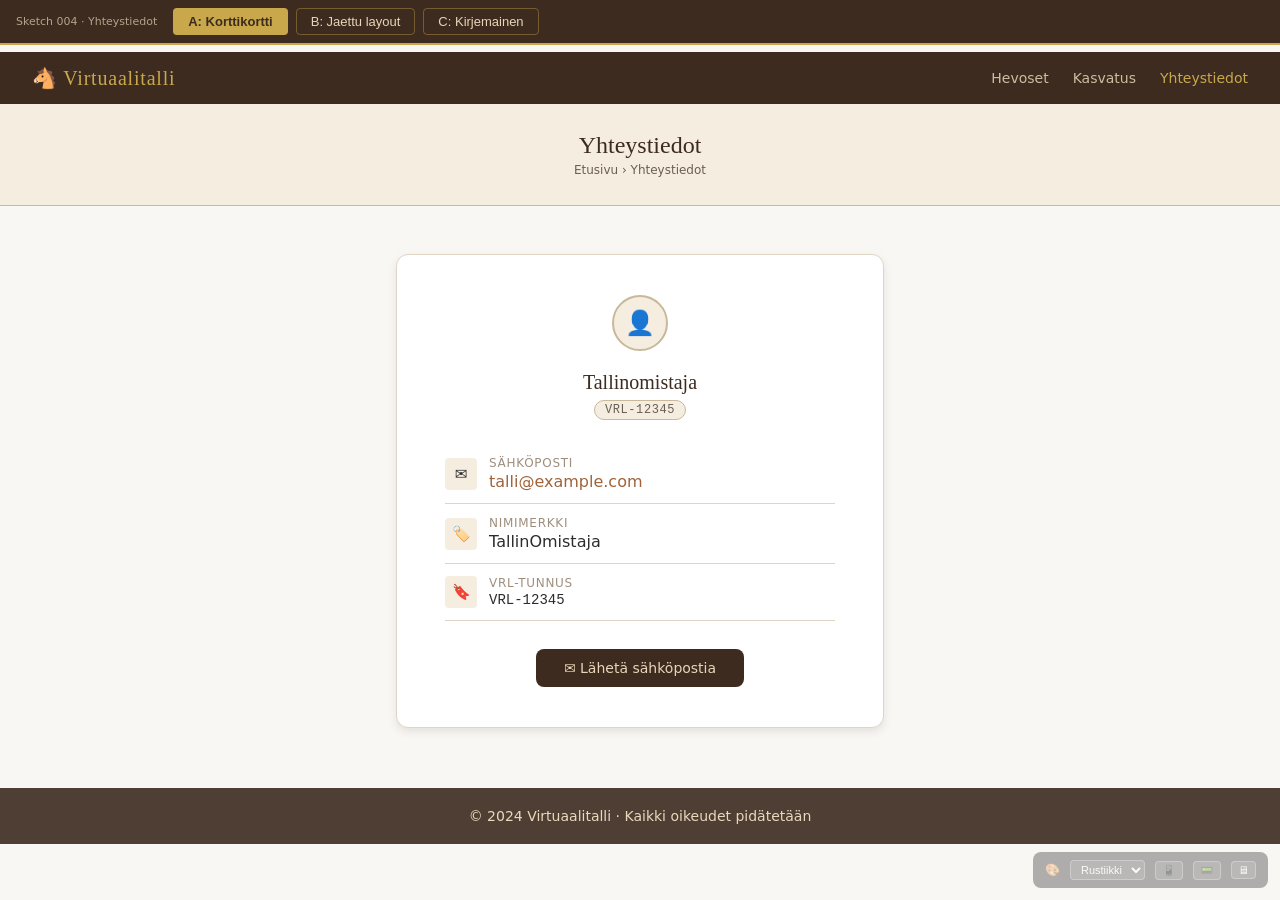
==== .planning/sketches/004-yhteystiedot/index.html @ 9532ae7f "docs(sketch-004): yhteystiedot — kolme varianttia kortista kirjemaiseen" ====
<!DOCTYPE html>
<html lang="fi">
<head>
<meta charset="UTF-8">
<meta name="viewport" content="width=device-width, initial-scale=1.0">
<title>Sketch 004 — Yhteystiedot-sivu</title>
<link rel="stylesheet" href="../themes/default.css">
<style>
  *, *::before, *::after { box-sizing: border-box; margin: 0; padding: 0; }
  body {
    font-family: var(--font-sans);
    background: var(--color-bg);
    color: var(--color-text);
    padding-top: 52px;
  }

  /* ── Variant nav ─────────────────────────────── */
  #variant-nav {
    position: fixed; top: 0; left: 0; right: 0; z-index: 9998;
    background: var(--color-primary);
    border-bottom: 2px solid var(--color-gold);
    padding: 8px 16px;
    display: flex; gap: 8px; align-items: center;
    font-family: var(--font-sans); font-size: 13px;
  }
  #variant-nav span {
    color: var(--color-cream); font-size: 11px; opacity: 0.7; margin-right: 8px;
    white-space: nowrap;
  }
  .variant-tab {
    background: transparent;
    border: 1px solid rgba(201,168,76,0.4);
    color: var(--color-cream);
    padding: 5px 14px;
    border-radius: var(--radius-sm);
    cursor: pointer;
    font-size: 13px;
    transition: all 0.15s ease;
  }
  .variant-tab:hover { background: rgba(255,255,255,0.15); }
  .variant-tab.active { background: var(--color-gold); color: var(--color-primary); font-weight: 600; }

  .variant { display: none; }
  .variant.active { display: block; }

  /* ── Shared header/nav mock ──────────────────── */
  .site-header {
    background: var(--color-primary);
    padding: 14px 32px;
    display: flex; align-items: center; justify-content: space-between;
  }
  .site-logo {
    font-family: var(--font-serif);
    color: var(--color-gold);
    font-size: var(--text-xl);
    letter-spacing: 0.04em;
  }
  .site-nav { display: flex; gap: 24px; }
  .site-nav a {
    color: var(--color-cream);
    text-decoration: none;
    font-size: var(--text-sm);
    opacity: 0.85;
    transition: opacity 0.15s;
  }
  .site-nav a:hover { opacity: 1; }
  .site-nav a.active { color: var(--color-gold); opacity: 1; }

  /* ── Page title band ─────────────────────────── */
  .page-title-band {
    background: var(--color-surface-accent);
    border-bottom: 1px solid var(--color-border-warm);
    padding: 28px 32px;
    text-align: center;
  }
  .page-title-band h1 {
    font-family: var(--font-serif);
    font-size: var(--text-2xl);
    color: var(--color-primary);
    font-weight: normal;
  }
  .page-title-band .breadcrumb {
    font-size: var(--text-xs);
    color: var(--color-text-muted);
    margin-top: 4px;
  }

  /* ── Shared footer mock ──────────────────────── */
  .site-footer {
    background: var(--color-primary);
    color: var(--color-cream);
    text-align: center;
    padding: 20px;
    font-size: var(--text-sm);
    opacity: 0.9;
    margin-top: 60px;
  }

  /* ════════════════════════════════════════════════
     VARIANT A — Korttikortti (centered, clean)
  ════════════════════════════════════════════════ */
  .a-main {
    max-width: 520px;
    margin: 48px auto;
    padding: 0 16px;
  }
  .a-card {
    background: var(--color-surface);
    border: 1px solid var(--color-border);
    border-radius: var(--radius-lg);
    box-shadow: var(--shadow-md);
    padding: 40px 48px;
    text-align: center;
  }
  .a-icon {
    width: 56px; height: 56px;
    background: var(--color-surface-accent);
    border: 2px solid var(--color-border-warm);
    border-radius: 50%;
    display: flex; align-items: center; justify-content: center;
    margin: 0 auto 20px;
    font-size: 24px;
  }
  .a-card h2 {
    font-family: var(--font-serif);
    font-size: var(--text-xl);
    color: var(--color-primary);
    font-weight: normal;
    margin-bottom: 4px;
  }
  .a-card .vrl-badge {
    display: inline-block;
    background: var(--color-parchment);
    border: 1px solid var(--color-border-warm);
    color: var(--color-text-muted);
    font-size: var(--text-xs);
    padding: 2px 10px;
    border-radius: var(--radius-full);
    margin-bottom: 24px;
    font-family: var(--font-mono);
    letter-spacing: 0.05em;
  }
  .a-divider {
    border: none;
    border-top: 1px solid var(--color-border);
    margin: 24px 0;
  }
  .a-contact-row {
    display: flex; align-items: center; gap: 12px;
    padding: 12px 0;
    border-bottom: 1px solid var(--color-border);
    text-align: left;
  }
  .a-contact-row:last-child { border-bottom: none; }
  .a-contact-icon {
    width: 32px; height: 32px;
    background: var(--color-surface-accent);
    border-radius: var(--radius-sm);
    display: flex; align-items: center; justify-content: center;
    font-size: 15px;
    flex-shrink: 0;
  }
  .a-contact-label {
    font-size: var(--text-xs);
    color: var(--color-text-light);
    text-transform: uppercase;
    letter-spacing: 0.06em;
    margin-bottom: 2px;
  }
  .a-contact-value {
    font-size: var(--text-base);
    color: var(--color-text);
  }
  .a-contact-value a {
    color: var(--color-accent);
    text-decoration: none;
    font-weight: 500;
  }
  .a-contact-value a:hover { text-decoration: underline; }
  .a-cta {
    margin-top: 28px;
  }
  .a-btn {
    display: inline-block;
    background: var(--color-primary);
    color: var(--color-cream);
    padding: 11px 28px;
    border-radius: var(--radius-md);
    text-decoration: none;
    font-size: var(--text-sm);
    font-weight: 500;
    transition: background 0.15s;
    border: none; cursor: pointer;
  }
  .a-btn:hover { background: var(--color-primary-hover); }

  /* ════════════════════════════════════════════════
     VARIANT B — Jaettu layout (esittely + tiedot)
  ════════════════════════════════════════════════ */
  .b-main {
    max-width: 860px;
    margin: 48px auto;
    padding: 0 24px;
    display: grid;
    grid-template-columns: 1fr 1fr;
    gap: 40px;
  }
  @media (max-width: 640px) { .b-main { grid-template-columns: 1fr; } }

  .b-intro {
    background: var(--color-surface-warm);
    border: 1px solid var(--color-border-warm);
    border-radius: var(--radius-lg);
    padding: 36px 32px;
    display: flex; flex-direction: column; justify-content: center;
  }
  .b-intro .greeting {
    font-family: var(--font-serif);
    font-size: var(--text-2xl);
    color: var(--color-primary);
    font-weight: normal;
    margin-bottom: 16px;
  }
  .b-intro p {
    font-size: var(--text-base);
    color: var(--color-text-muted);
    line-height: 1.7;
    margin-bottom: 20px;
  }
  .b-intro .nimi-badge {
    display: inline-flex; align-items: center; gap: 8px;
    background: var(--color-primary);
    color: var(--color-cream);
    padding: 6px 16px;
    border-radius: var(--radius-full);
    font-size: var(--text-sm);
    width: fit-content;
  }
  .b-intro .nimi-badge span { font-family: var(--font-mono); font-size: var(--text-xs); color: var(--color-gold); }

  .b-tiedot {
    background: var(--color-surface);
    border: 1px solid var(--color-border);
    border-radius: var(--radius-lg);
    box-shadow: var(--shadow-md);
    padding: 36px 32px;
  }
  .b-tiedot h2 {
    font-family: var(--font-serif);
    font-size: var(--text-xl);
    color: var(--color-primary);
    font-weight: normal;
    margin-bottom: 24px;
    padding-bottom: 12px;
    border-bottom: 2px solid var(--color-gold);
    display: inline-block;
  }
  .b-field { margin-bottom: 20px; }
  .b-label {
    font-size: var(--text-xs);
    text-transform: uppercase;
    letter-spacing: 0.08em;
    color: var(--color-text-light);
    margin-bottom: 4px;
  }
  .b-value {
    font-size: var(--text-base);
    color: var(--color-text);
  }
  .b-value a {
    color: var(--color-accent);
    text-decoration: none;
    font-weight: 500;
    font-size: var(--text-lg);
  }
  .b-value a:hover { text-decoration: underline; }
  .b-value .vrl {
    font-family: var(--font-mono);
    font-size: var(--text-sm);
    background: var(--color-parchment);
    padding: 2px 8px;
    border-radius: var(--radius-sm);
    border: 1px solid var(--color-border-warm);
    color: var(--color-text-muted);
  }
  .b-note {
    margin-top: 24px;
    padding: 12px 16px;
    background: var(--color-surface-accent);
    border-left: 3px solid var(--color-gold);
    border-radius: 0 var(--radius-sm) var(--radius-sm) 0;
    font-size: var(--text-sm);
    color: var(--color-text-muted);
    font-style: italic;
  }

  /* ════════════════════════════════════════════════
     VARIANT C — Kirjemainen (rento, henkilökohtainen)
  ════════════════════════════════════════════════ */
  .c-main {
    max-width: 640px;
    margin: 48px auto;
    padding: 0 24px;
  }
  .c-letter {
    background: var(--color-surface);
    border: 1px solid var(--color-border-warm);
    border-radius: var(--radius-lg);
    box-shadow: var(--shadow-lg);
    overflow: hidden;
  }
  .c-letter-header {
    background: linear-gradient(135deg, var(--color-primary) 0%, #5a4030 100%);
    padding: 32px 40px 24px;
    position: relative;
  }
  .c-letter-header::after {
    content: '🐴';
    position: absolute;
    right: 32px; top: 50%;
    transform: translateY(-50%);
    font-size: 48px;
    opacity: 0.25;
  }
  .c-letter-header h2 {
    font-family: var(--font-serif);
    color: var(--color-gold);
    font-size: var(--text-2xl);
    font-weight: normal;
    margin-bottom: 6px;
  }
  .c-letter-header .c-sub {
    color: var(--color-cream);
    font-size: var(--text-sm);
    opacity: 0.8;
  }
  .c-letter-body {
    padding: 36px 40px;
  }
  .c-letter-body .intro-text {
    font-size: var(--text-base);
    color: var(--color-text-muted);
    line-height: 1.8;
    font-style: italic;
    margin-bottom: 32px;
    padding-bottom: 24px;
    border-bottom: 1px dashed var(--color-border-warm);
  }
  .c-contact-block {
    margin-bottom: 20px;
    display: flex; align-items: flex-start; gap: 14px;
  }
  .c-contact-emoji {
    font-size: 22px;
    margin-top: 2px;
    flex-shrink: 0;
  }
  .c-contact-info {}
  .c-contact-info .c-label {
    font-size: var(--text-xs);
    text-transform: uppercase;
    letter-spacing: 0.07em;
    color: var(--color-text-light);
    margin-bottom: 2px;
  }
  .c-contact-info .c-val {
    font-size: var(--text-lg);
    color: var(--color-text);
  }
  .c-contact-info .c-val a {
    color: var(--color-accent);
    text-decoration: none;
    font-weight: 600;
  }
  .c-contact-info .c-val a:hover { text-decoration: underline; }
  .c-contact-info .c-val .mono {
    font-family: var(--font-mono);
    font-size: var(--text-base);
    background: var(--color-parchment);
    padding: 2px 8px;
    border-radius: var(--radius-sm);
    border: 1px solid var(--color-border-warm);
  }
  .c-letter-footer {
    background: var(--color-surface-accent);
    border-top: 1px solid var(--color-border);
    padding: 20px 40px;
    font-family: var(--font-serif);
    color: var(--color-text-muted);
    font-style: italic;
    font-size: var(--text-sm);
    text-align: right;
  }
  .c-email-btn {
    display: block;
    background: var(--color-primary);
    color: var(--color-cream) !important;
    text-align: center;
    padding: 14px 24px;
    border-radius: var(--radius-md);
    text-decoration: none !important;
    font-size: var(--text-base);
    font-weight: 600;
    margin-top: 28px;
    transition: background 0.15s;
    font-style: normal;
  }
  .c-email-btn:hover { background: var(--color-primary-hover) !important; }

  /* ── Sketch toolbar ──────────────────────────── */
  #sketch-tools {
    position: fixed; bottom: 12px; right: 12px; z-index: 9999;
    font-family: system-ui; font-size: 12px;
    background: rgba(0,0,0,0.75); color: white;
    padding: 8px 12px; border-radius: 8px;
    opacity: 0.4; transition: opacity 0.2s;
    display: flex; gap: 10px; align-items: center;
  }
  #sketch-tools:hover { opacity: 1; }
  #sketch-tools select, #sketch-tools button {
    background: rgba(255,255,255,0.15); border: 1px solid rgba(255,255,255,0.3);
    color: white; border-radius: 4px; padding: 2px 6px; font-size: 11px; cursor: pointer;
  }
  #sketch-tools button:hover { background: rgba(255,255,255,0.25); }
  #viewport-wrap { max-width: 100%; margin: 0 auto; transition: max-width 0.2s; }
</style>
</head>
<body>

<!-- ── Variant navigation ── -->
<div id="variant-nav">
  <span>Sketch 004 · Yhteystiedot</span>
  <button class="variant-tab active" onclick="showVariant('a', this)">A: Korttikortti</button>
  <button class="variant-tab" onclick="showVariant('b', this)">B: Jaettu layout</button>
  <button class="variant-tab" onclick="showVariant('c', this)">C: Kirjemainen</button>
</div>

<div id="viewport-wrap">

<!-- ════════════════════ VARIANT A — Korttikortti ════════════════════ -->
<div id="variant-a" class="variant active">
  <header class="site-header">
    <div class="site-logo">🐴 Virtuaalitalli</div>
    <nav class="site-nav">
      <a href="#">Hevoset</a>
      <a href="#">Kasvatus</a>
      <a class="active" href="#">Yhteystiedot</a>
    </nav>
  </header>

  <div class="page-title-band">
    <h1>Yhteystiedot</h1>
    <div class="breadcrumb">Etusivu › Yhteystiedot</div>
  </div>

  <main class="a-main">
    <div class="a-card">
      <div class="a-icon">👤</div>
      <h2>Tallinomistaja</h2>
      <div class="vrl-badge">VRL-12345</div>

      <div class="a-contact-row">
        <div class="a-contact-icon">✉️</div>
        <div>
          <div class="a-contact-label">Sähköposti</div>
          <div class="a-contact-value"><a href="mailto:talli@example.com">talli@example.com</a></div>
        </div>
      </div>
      <div class="a-contact-row">
        <div class="a-contact-icon">🏷️</div>
        <div>
          <div class="a-contact-label">Nimimerkki</div>
          <div class="a-contact-value">TallinOmistaja</div>
        </div>
      </div>
      <div class="a-contact-row">
        <div class="a-contact-icon">🔖</div>
        <div>
          <div class="a-contact-label">VRL-tunnus</div>
          <div class="a-contact-value" style="font-family:var(--font-mono);font-size:var(--text-sm)">VRL-12345</div>
        </div>
      </div>

      <div class="a-cta">
        <a class="a-btn" href="mailto:talli@example.com" id="a-mailto-btn">✉ Lähetä sähköpostia</a>
      </div>
    </div>
  </main>

  <footer class="site-footer">© 2024 Virtuaalitalli · Kaikki oikeudet pidätetään</footer>
</div>

<!-- ════════════════════ VARIANT B — Jaettu layout ════════════════════ -->
<div id="variant-b" class="variant">
  <header class="site-header">
    <div class="site-logo">🐴 Virtuaalitalli</div>
    <nav class="site-nav">
      <a href="#">Hevoset</a>
      <a href="#">Kasvatus</a>
      <a class="active" href="#">Yhteystiedot</a>
    </nav>
  </header>

  <div class="page-title-band">
    <h1>Yhteystiedot</h1>
    <div class="breadcrumb">Etusivu › Yhteystiedot</div>
  </div>

  <div class="b-main">
    <!-- Vasen: Esittely -->
    <div class="b-intro">
      <div class="greeting">Tervetuloa talliimme!</div>
      <p>Olemme virtuaalitalli, jonka sydämenä ovat hevoset. Ota rohkeasti yhteyttä — vastaamme mielellämme kaikkiin hevosiin ja kasvatukseen liittyviin kysymyksiin.</p>
      <div class="nimi-badge">
        TallinOmistaja <span>VRL-12345</span>
      </div>
    </div>

    <!-- Oikea: Yhteystiedot -->
    <div class="b-tiedot">
      <h2>Yhteystiedot</h2>

      <div class="b-field">
        <div class="b-label">Nimimerkki</div>
        <div class="b-value">TallinOmistaja</div>
      </div>

      <div class="b-field">
        <div class="b-label">VRL-tunnus</div>
        <div class="b-value"><span class="vrl">VRL-12345</span></div>
      </div>

      <div class="b-field">
        <div class="b-label">Sähköposti</div>
        <div class="b-value">
          <a href="mailto:talli@example.com">talli@example.com</a>
        </div>
      </div>

      <div class="b-note">Vastaukseen saattaa mennä muutama päivä — hevoset pitävät kiireisenä! 🐴</div>
    </div>
  </div>

  <footer class="site-footer">© 2024 Virtuaalitalli · Kaikki oikeudet pidätetään</footer>
</div>

<!-- ════════════════════ VARIANT C — Kirjemainen ════════════════════ -->
<div id="variant-c" class="variant">
  <header class="site-header">
    <div class="site-logo">🐴 Virtuaalitalli</div>
    <nav class="site-nav">
      <a href="#">Hevoset</a>
      <a href="#">Kasvatus</a>
      <a class="active" href="#">Yhteystiedot</a>
    </nav>
  </header>

  <div class="page-title-band">
    <h1>Yhteystiedot</h1>
    <div class="breadcrumb">Etusivu › Yhteystiedot</div>
  </div>

  <main class="c-main">
    <div class="c-letter">
      <div class="c-letter-header">
        <h2>Virtuaalitalli</h2>
        <div class="c-sub">Ota yhteyttä — olemme täällä!</div>
      </div>

      <div class="c-letter-body">
        <p class="intro-text">
          Tervetuloa! Olen TallinOmistaja ja pyörität tätä virtuaalitallia rakkaudesta hevosiin.
          Jos sinulla on kysyttävää hevosistamme, kasvatuksesta tai muusta tallin toiminnasta — kirjoita rohkeasti!
        </p>

        <div class="c-contact-block">
          <div class="c-contact-emoji">🏷️</div>
          <div class="c-contact-info">
            <div class="c-label">Nimimerkki</div>
            <div class="c-val">TallinOmistaja</div>
          </div>
        </div>

        <div class="c-contact-block">
          <div class="c-contact-emoji">🔖</div>
          <div class="c-contact-info">
            <div class="c-label">VRL-tunnus</div>
            <div class="c-val"><span class="mono">VRL-12345</span></div>
          </div>
        </div>

        <div class="c-contact-block">
          <div class="c-contact-emoji">✉️</div>
          <div class="c-contact-info">
            <div class="c-label">Sähköposti</div>
            <div class="c-val"><a href="mailto:talli@example.com">talli@example.com</a></div>
          </div>
        </div>

        <a class="c-email-btn" href="mailto:talli@example.com" id="c-mailto-btn">✉ Lähetä sähköpostia</a>
      </div>

      <div class="c-letter-footer">
        — TallinOmistaja, Virtuaalitalli
      </div>
    </div>
  </main>

  <footer class="site-footer">© 2024 Virtuaalitalli · Kaikki oikeudet pidätetään</footer>
</div>

</div><!-- #viewport-wrap -->

<!-- ── Sketch toolbar ── -->
<div id="sketch-tools">
  <span>🎨</span>
  <select onchange="document.querySelector('link[href*=themes]').href='../themes/'+this.value+'.css'">
    <option value="default.css">Rustiikki</option>
  </select>
  <button onclick="setViewport(375)">📱</button>
  <button onclick="setViewport(768)">📟</button>
  <button onclick="setViewport(0)">🖥</button>
</div>

<script>
function showVariant(id, btn) {
  document.querySelectorAll('.variant').forEach(v => v.classList.remove('active'));
  document.querySelectorAll('.variant-tab').forEach(t => t.classList.remove('active'));
  document.getElementById('variant-' + id).classList.add('active');
  btn.classList.add('active');
}

function setViewport(w) {
  const wrap = document.getElementById('viewport-wrap');
  wrap.style.maxWidth = w ? w + 'px' : '100%';
}

// Sähköpostipainikkeet — animaatiopalaute
['a-mailto-btn','c-mailto-btn'].forEach(id => {
  const el = document.getElementById(id);
  if (!el) return;
  el.addEventListener('click', function(e) {
    e.preventDefault();
    const orig = this.textContent;
    this.textContent = '✓ Avataan sähköpostiohjelma...';
    this.style.background = 'var(--color-success)';
    setTimeout(() => {
      this.textContent = orig;
      this.style.background = '';
    }, 2000);
  });
});
</script>
</body>
</html>
---- .planning/sketches/themes/default.css ----
/* Virtuaalitalli — Rustiikkinen teema */
:root {
  /* Värit — lämmin, maanläheinen */
  --color-bg: #f9f7f4;
  --color-surface: #ffffff;
  --color-surface-warm: #faf6f0;
  --color-surface-accent: #f5ede0;
  --color-border: #e0d5c5;
  --color-border-warm: #c9b89a;

  --color-text: #2c2c2c;
  --color-text-muted: #6b5e52;
  --color-text-light: #9e8e7e;

  --color-primary: #3d2b1f;
  --color-primary-hover: #5a4030;
  --color-primary-light: #7a5c45;

  --color-accent: #a0633a;
  --color-accent-light: #c9874f;
  --color-gold: #c9a84c;
  --color-cream: #e8d5b7;
  --color-parchment: #f5ede0;

  --color-success: #5a8a5a;
  --color-danger: #8a3030;

  /* Typografia */
  --font-serif: Georgia, 'Times New Roman', serif;
  --font-sans: 'Segoe UI', system-ui, sans-serif;
  --font-mono: 'Courier New', monospace;

  --text-xs: 0.75rem;
  --text-sm: 0.875rem;
  --text-base: 1rem;
  --text-lg: 1.125rem;
  --text-xl: 1.25rem;
  --text-2xl: 1.5rem;
  --text-3xl: 2rem;

  /* Välit */
  --space-1: 4px;
  --space-2: 8px;
  --space-3: 12px;
  --space-4: 16px;
  --space-6: 24px;
  --space-8: 32px;
  --space-12: 48px;

  /* Muodot */
  --radius-sm: 4px;
  --radius-md: 8px;
  --radius-lg: 12px;
  --radius-full: 9999px;

  /* Varjot */
  --shadow-sm: 0 1px 2px rgba(61,43,31,0.07);
  --shadow-md: 0 4px 8px rgba(61,43,31,0.1);
  --shadow-lg: 0 10px 24px rgba(61,43,31,0.14);
}
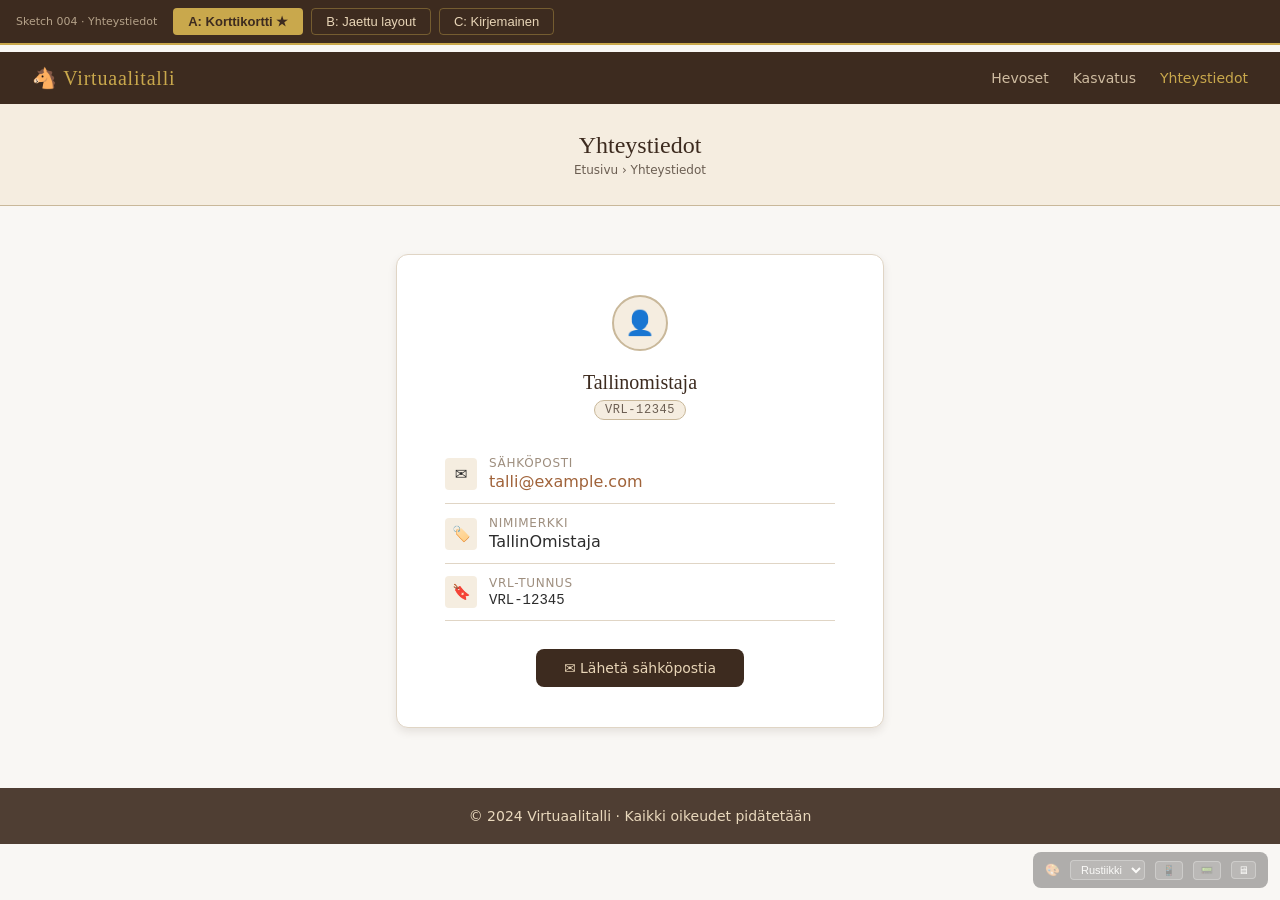
==== commit 34a5afd9: "docs(sketch-004): A: Korttikortti — ikonit + mailto-painike" ====
--- a/.planning/sketches/004-yhteystiedot/index.html
+++ b/.planning/sketches/004-yhteystiedot/index.html
@@ -430,7 +430,7 @@
 <!-- ── Variant navigation ── -->
 <div id="variant-nav">
   <span>Sketch 004 · Yhteystiedot</span>
-  <button class="variant-tab active" onclick="showVariant('a', this)">A: Korttikortti</button>
+  <button class="variant-tab active" onclick="showVariant('a', this)">A: Korttikortti ★</button>
   <button class="variant-tab" onclick="showVariant('b', this)">B: Jaettu layout</button>
   <button class="variant-tab" onclick="showVariant('c', this)">C: Kirjemainen</button>
 </div>
